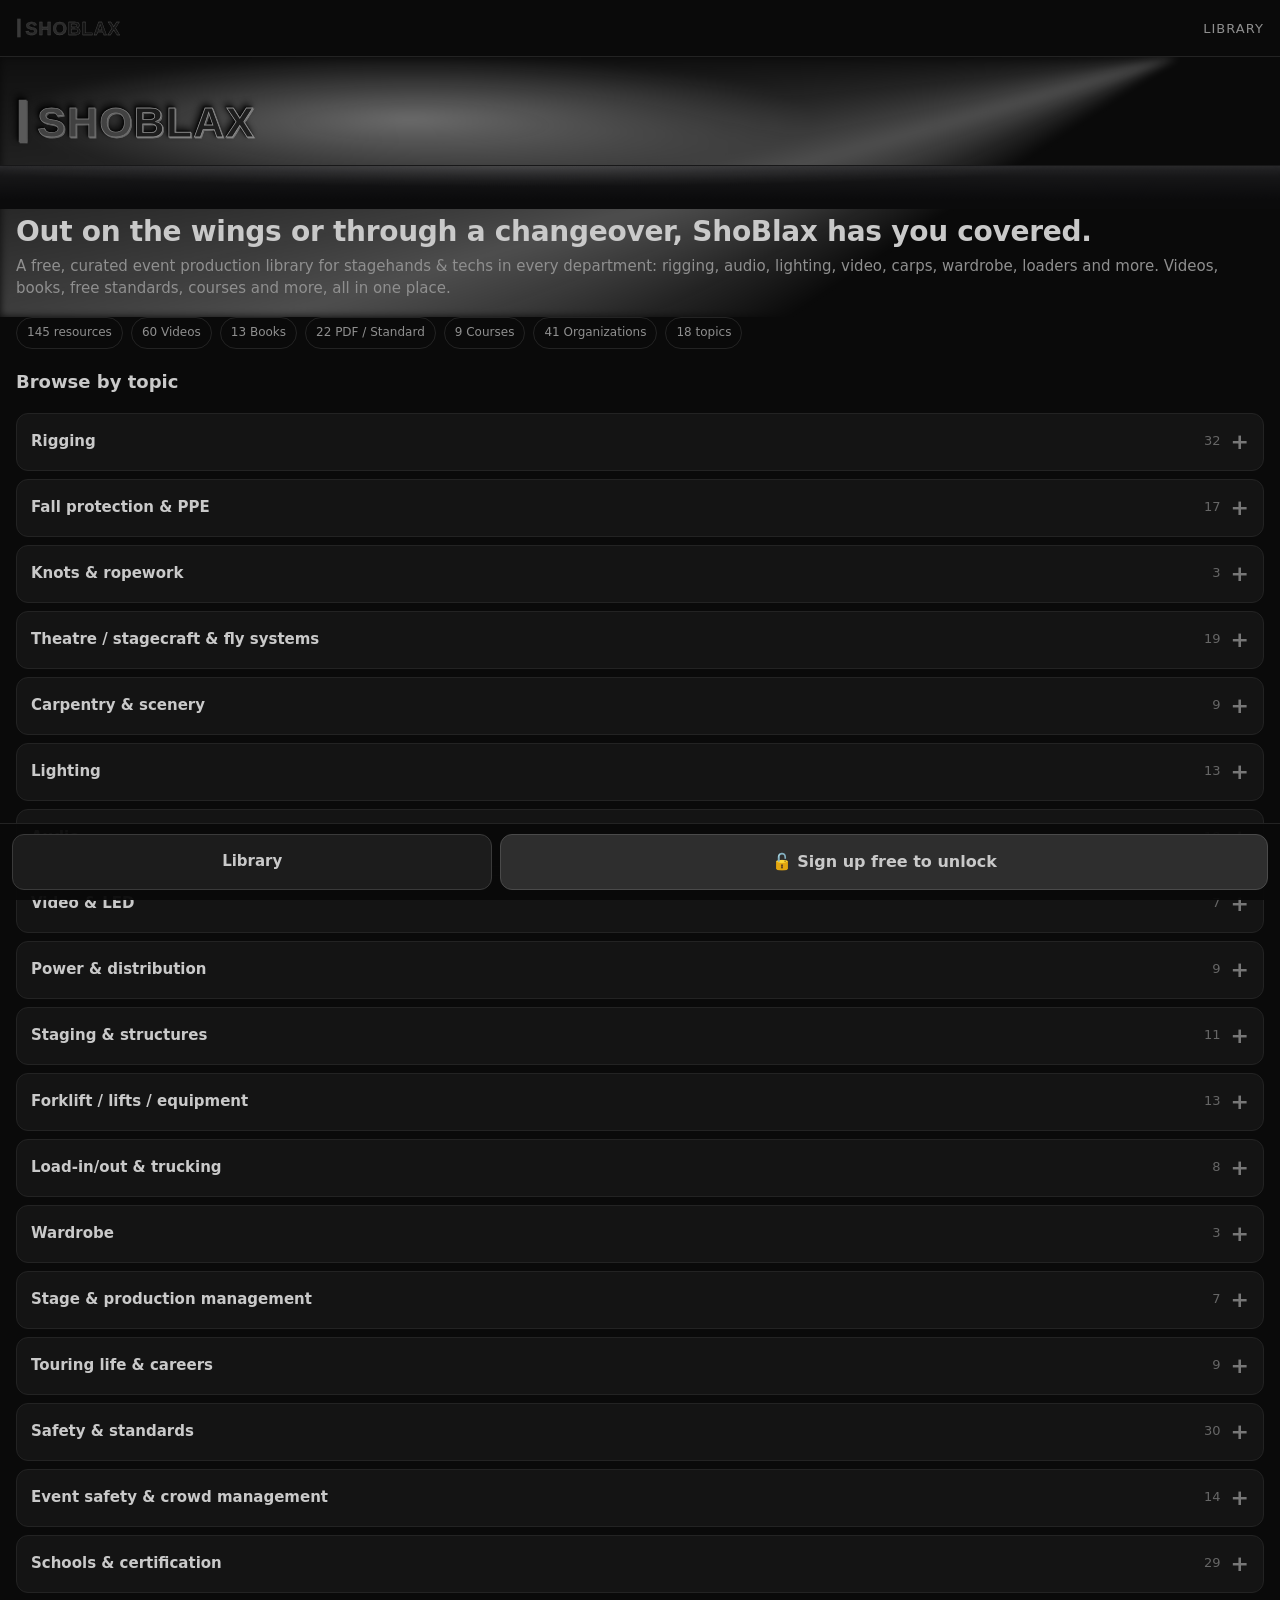
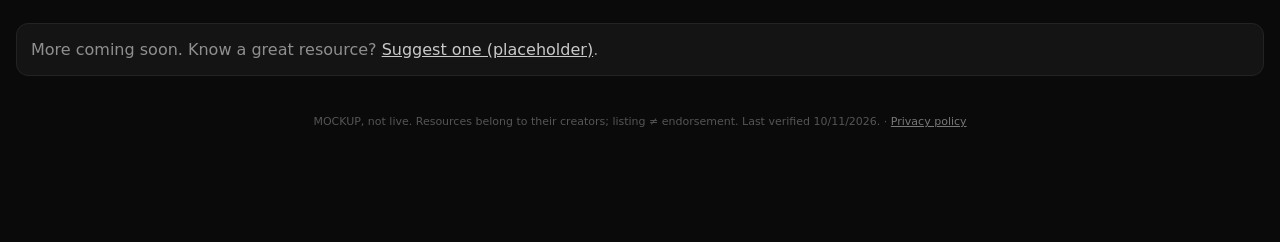
==== preview/index.html @ a61bb1b4 "Preview build (library-only, members)" ====
<!doctype html><html lang="en"><head><meta charset="utf-8"><meta name="viewport" content="width=device-width,initial-scale=1,viewport-fit=cover">
<title>ShoBlax: Event Production Library (MOCKUP)</title><link rel="stylesheet" href="style.css"><link rel="stylesheet" href="members.css"><style>
.wm{width:78%;max-width:320px;display:block;margin:4px 0 14px}
details.tp{border:1px solid var(--line);border-radius:12px;background:var(--card);margin:0 16px 8px}
details.tp>summary{min-height:56px;display:flex;align-items:center;padding:0 14px;color:var(--hi);font-weight:700;font-size:15px;cursor:pointer;list-style:none}
details.tp>summary::-webkit-details-marker{display:none}details.tp>summary span{margin-left:auto;color:#666;font-weight:400;font-size:13px}
details.tp>summary:after{content:'+';font-size:22px;color:#777;margin-left:10px}details.tp[open]>summary:after{content:'–'}
details.tp .in{padding:0 14px 12px;font-size:13px}details.tp .in a{color:var(--hi)}.stats{display:flex;gap:8px;padding:0 16px 16px;flex-wrap:wrap}.stats span{border:1px solid var(--line);border-radius:99px;padding:6px 10px;font-size:12px}
</style></head><body>
<header><img src="logo.svg" alt="ShoBlax"><nav><a href="training.html">Library</a></nav></header>
<div class="hero"><img class="wm" src="logo.svg" alt="ShoBlax"><div class="stage" aria-hidden="true"><img src="logo.svg" alt=""></div><h1>Out on the wings or through a changeover, ShoBlax has you covered.</h1><p>A free, curated event production library for stagehands &amp; techs in every department: rigging, audio, lighting, video, carps, wardrobe, loaders and more. Videos, books, free standards, courses and more, all in one place.</p></div>
<div class="stats" id="stats"></div>
<section style="padding:4px 0 0"><h2 style="padding:0 16px 10px">Browse by topic</h2><div id="prev"></div></section>
<section><div class="box">More coming soon. Know a great resource? <a href="mailto:resources@example.com?subject=ShoBlax%20library%20suggestion" style="color:#c9c9c9">Suggest one (placeholder)</a>.</div></section>
<p class="note">MOCKUP, not live. Resources belong to their creators; listing ≠ endorsement. Last verified 10/11/2026. · <a href="privacy.html" style="color:#777">Privacy policy</a></p>
<div class="bar" id="bar"><a class="btn pri" style="flex:1" href="training.html">Open the library</a></div>
<script src="resources.js"></script><script src="hide.js"></script><script src="members-config.js"></script><script src="members.js"></script><script>
const R=SBX_HIDE(window.RES),E=s=>String(s).replace(/[&<>"]/g,c=>({'&':'&amp;','<':'&lt;','>':'&gt;','"':'&quot;'}[c]));
const c={};R.items.forEach(x=>c[x.type]=(c[x.type]||0)+1);
document.getElementById('stats').innerHTML=`<span>${R.items.length} resources</span>`+Object.entries(c).map(([k,v])=>`<span>${v} ${E(k)}${v>1&&!k.includes('/')?'s':''}</span>`).join('')+`<span>${R.topics.length} topics</span>`;
document.getElementById('prev').innerHTML=R.topics.map(([k,n])=>{const its=R.items.filter(x=>x.topics.includes(k));return `<details class="tp"><summary>${E(n)}<span>${its.length}</span></summary><div class="in">${its.slice(0,3).map(x=>'• '+E(x.t)).join('<br>')}<br><a href="training.html?open=${k}">See all ${its.length} →</a></div></details>`}).join('');
function bar(){document.getElementById('bar').innerHTML=SBX.isMember()?'<a class="btn" href="crew.html">💬 Crew Room</a><a class="btn pri" href="training.html">Open the library</a>':'<a class="btn" href="training.html">Library</a><button class="btn pri" type="button" id="unlockBtn">🔓 Sign up free to unlock</button>';const u=document.getElementById('unlockBtn');if(u)u.onclick=SBX.openSheet}
document.addEventListener('sbx:member',bar);bar();
</script></body></html>
---- preview/style.css ----
:root{--bg:#0a0a0a;--card:#141414;--line:#232323;--txt:#8f8f8f;--hi:#c9c9c9;--acc:#2a2a2a}
*{box-sizing:border-box;margin:0;padding:0}
body{background:var(--bg);color:var(--txt);font:16px/1.45 system-ui,-apple-system,Segoe UI,Roboto,sans-serif;padding-bottom:96px}
header{display:flex;align-items:center;justify-content:space-between;padding:14px 16px;border-bottom:1px solid var(--line)}
header img{height:28px}
header nav a{color:var(--txt);text-decoration:none;font-size:13px;margin-left:14px;text-transform:uppercase;letter-spacing:.08em}
.hero{padding:28px 16px 18px}
.hero h1{color:var(--hi);font-size:28px;line-height:1.1;letter-spacing:-.01em}
.hero p{margin-top:8px;font-size:15px}
.tag{display:inline-block;font-size:11px;letter-spacing:.12em;text-transform:uppercase;border:1px solid var(--line);padding:3px 8px;border-radius:99px;margin-bottom:10px}
.chips{display:flex;gap:8px;overflow-x:auto;padding:4px 16px 14px}
.chips span{flex:none;border:1px solid var(--line);padding:8px 12px;border-radius:99px;font-size:13px}
.grid{display:grid;grid-template-columns:1fr 1fr;gap:10px;padding:0 16px}
.card{background:var(--card);border:1px solid var(--line);border-radius:12px;overflow:hidden}
.ph{aspect-ratio:1;background:linear-gradient(145deg,#111,#1b1b1b);display:flex;align-items:center;justify-content:center;font-weight:900;color:#262626;font-size:22px;letter-spacing:.05em;position:relative}
.ph i{position:absolute;top:8px;left:8px;font-style:normal;font-size:10px;letter-spacing:.12em;color:#6a6a6a;border:1px solid #2c2c2c;padding:2px 6px;border-radius:4px}
.card b{display:block;color:var(--hi);font-size:14px;padding:10px 10px 0}
.card small{display:block;padding:2px 10px 12px;font-size:12px}
section{padding:22px 16px}
section h2{color:var(--hi);font-size:18px;margin-bottom:8px}
.box{background:var(--card);border:1px solid var(--line);border-radius:12px;padding:14px}
ol.steps{padding-left:20px;font-size:14px}ol.steps li{margin:4px 0}
.vid{display:flex;gap:12px;align-items:center;padding:12px;border-bottom:1px solid var(--line)}
.vid .th{flex:none;width:96px;aspect-ratio:16/9;background:#161616;border:1px solid var(--line);border-radius:8px;display:flex;align-items:center;justify-content:center;color:#444}
.vid b{color:var(--hi);font-size:14px;display:block}.vid small{font-size:12px}
.bar{position:fixed;left:0;right:0;bottom:0;background:rgba(10,10,10,.96);border-top:1px solid var(--line);padding:10px 12px calc(10px + env(safe-area-inset-bottom));display:flex;gap:8px}
.btn{flex:1;min-height:52px;border-radius:12px;border:1px solid #3a3a3a;background:#1c1c1c;color:var(--hi);font-weight:700;font-size:15px;display:flex;align-items:center;justify-content:center;text-decoration:none}
.btn.pri{background:#2e2e2e;border-color:#4a4a4a;flex:1.6}
input{width:100%;min-height:48px;background:#0f0f0f;border:1px solid var(--line);border-radius:10px;color:var(--hi);padding:0 12px;font-size:16px;margin-top:10px}
.note{font-size:11px;text-align:center;padding:16px;color:#555}
/* spotlight on hero logo */
.hero{position:relative;overflow:hidden;isolation:isolate}
.hero::before{content:"";position:absolute;z-index:0;inset:0;pointer-events:none;
background:conic-gradient(from 236deg at 92% 0%,transparent 0deg,rgba(255,255,255,.10) 8deg,rgba(255,255,255,.28) 18deg,rgba(255,255,255,.10) 28deg,transparent 36deg),radial-gradient(ellipse 45% 35% at 32% 24%,rgba(255,255,255,.34),transparent 70%);
filter:blur(4px);animation:spot 5s ease-in-out infinite alternate}
.hero .wm{position:relative;filter:drop-shadow(-6px 10px 8px rgba(0,0,0,.85)) drop-shadow(0 0 14px rgba(255,255,255,.12)) brightness(2.2) contrast(1.15)}
@keyframes spot{from{opacity:.85}to{opacity:1}}
@media (prefers-reduced-motion:reduce){.hero::before{animation:none}}
.hero>*{position:relative;z-index:1}
/* relief: sunken logo + marley floor */
.hero .wm{filter:drop-shadow(1px 1px 0 rgba(255,255,255,.18)) drop-shadow(-1px -1px 1px rgba(0,0,0,.95)) drop-shadow(-2px -3px 3px rgba(0,0,0,.8)) brightness(1.7) contrast(1.1);opacity:.92}
.hero .stage{position:relative;z-index:1;height:44px;margin:-2px -16px 8px;overflow:hidden;
background:radial-gradient(ellipse 60% 70% at 40% 0%,rgba(255,255,255,.14),transparent 70%),linear-gradient(180deg,#1b1b1d,#0b0b0c 80%);
border-top:1px solid rgba(255,255,255,.05);box-shadow:inset 0 10px 14px -10px rgba(255,255,255,.12);transform:perspective(300px) rotateX(18deg);transform-origin:top}
.hero .stage img{display:block;margin:0 0 0 16px;transform:scaleY(-1);opacity:.09;filter:blur(1px) brightness(1.4);
-webkit-mask-image:linear-gradient(180deg,#000,transparent 55%);mask-image:linear-gradient(180deg,#000,transparent 55%)}
---- preview/members.css ----
.lock{position:relative;padding:12px;border-bottom:1px solid var(--line)}
.lock .blur{filter:blur(5px);opacity:.5;user-select:none;pointer-events:none}
.lock .lk{position:absolute;right:12px;top:50%;transform:translateY(-50%);font-size:11px;letter-spacing:.1em;text-transform:uppercase;border:1px solid #333;border-radius:99px;padding:4px 8px;background:#0d0d0d;color:#9a9a9a}
.lockmore{margin:0 12px 12px;padding:10px 0 0;font-size:13px;color:#777}
.sheet-bg{position:fixed;inset:0;background:rgba(0,0,0,.7);z-index:50;display:none}.sheet-bg.on{display:block}
.sheet{position:fixed;left:0;right:0;bottom:0;z-index:51;background:#111;border-top:1px solid #333;border-radius:18px 18px 0 0;padding:8px 16px calc(12px + env(safe-area-inset-bottom));max-height:92vh;overflow:auto;transform:translateY(105%);transition:transform .22s}
.sheet.on{transform:none}.sheet .grab{width:44px;height:5px;border-radius:9px;background:#333;margin:4px auto 10px}
.sheet h2{color:var(--hi);font-size:20px}.sheet p.s{font-size:13px;margin-top:4px}
.sheet label.f{display:block;font-size:12px;letter-spacing:.06em;text-transform:uppercase;margin-top:12px;color:#888}.sheet label.f input{margin-top:6px}
.ck{display:flex;gap:12px;align-items:flex-start;min-height:56px;padding:12px 0;font-size:14px;color:var(--hi);border-bottom:1px solid var(--line);cursor:pointer}
.ck input{width:24px;height:24px;min-height:0;margin:0;flex:none;accent-color:#bbb}.ck small{display:block;color:#777;font-size:12px}
.sheet .err{color:#e08a8a;font-size:13px;min-height:18px;margin-top:8px}.sheet .fine{font-size:11px;color:#666;margin:8px 0}
.sheet .acts{position:sticky;bottom:0;background:#111;padding-top:8px;display:flex;gap:8px}
.btn{min-height:56px}button.btn{font:inherit;font-weight:700;cursor:pointer;width:100%}
.btn[disabled]{opacity:.5}
/* Crew Room */
.th-l a{display:block;min-height:56px;padding:12px 16px;border-bottom:1px solid var(--line);text-decoration:none;color:inherit}
.th-l b{color:var(--hi);display:block;font-size:15px}.th-l small{font-size:12px}
.msg{padding:10px 16px;border-bottom:1px solid var(--line)}.msg .h{display:flex;gap:8px;align-items:center;font-size:12px}.msg .h b{color:var(--hi);font-size:13px}
.msg .h .rp{margin-left:auto;background:none;border:1px solid #2c2c2c;color:#777;border-radius:8px;min-height:40px;min-width:56px;font-size:12px}
.msg p{white-space:pre-wrap;word-wrap:break-word;color:#bdbdbd;font-size:15px;margin-top:4px}.msg.mine p{color:#d6d6d6}
.comp{position:fixed;left:0;right:0;bottom:0;background:rgba(10,10,10,.97);border-top:1px solid var(--line);padding:8px 12px calc(8px + env(safe-area-inset-bottom));display:flex;gap:8px;align-items:flex-end;z-index:10}
.comp textarea{flex:1;min-height:56px;max-height:140px;background:#0f0f0f;border:1px solid var(--line);border-radius:12px;color:var(--hi);padding:14px 12px;font:16px/1.3 inherit;resize:none}
.comp .btn{flex:none;width:88px}.cnt{font-size:11px;color:#555;text-align:right;padding:0 16px}
.toast{position:fixed;left:16px;right:16px;bottom:96px;background:#222;border:1px solid #444;color:var(--hi);padding:12px;border-radius:10px;font-size:14px;z-index:60;display:none}.toast.on{display:block}
.swap{display:flex;align-items:center;width:100%;min-height:56px;background:none;border:0;border-bottom:1px solid var(--line);color:#aaa;font:inherit;font-size:14px;text-align:left;cursor:pointer;padding:0}.swap u{color:var(--hi);margin-left:4px}
#sbxForgot{border:0;color:var(--hi);text-decoration:underline;margin-top:6px}
.code{font:800 40px/1 ui-monospace,Menlo,monospace;letter-spacing:.25em;color:#eee;text-align:center;background:#0b0b0b;border:1px dashed #444;border-radius:12px;padding:22px 0;margin:16px 0 10px;user-select:all}
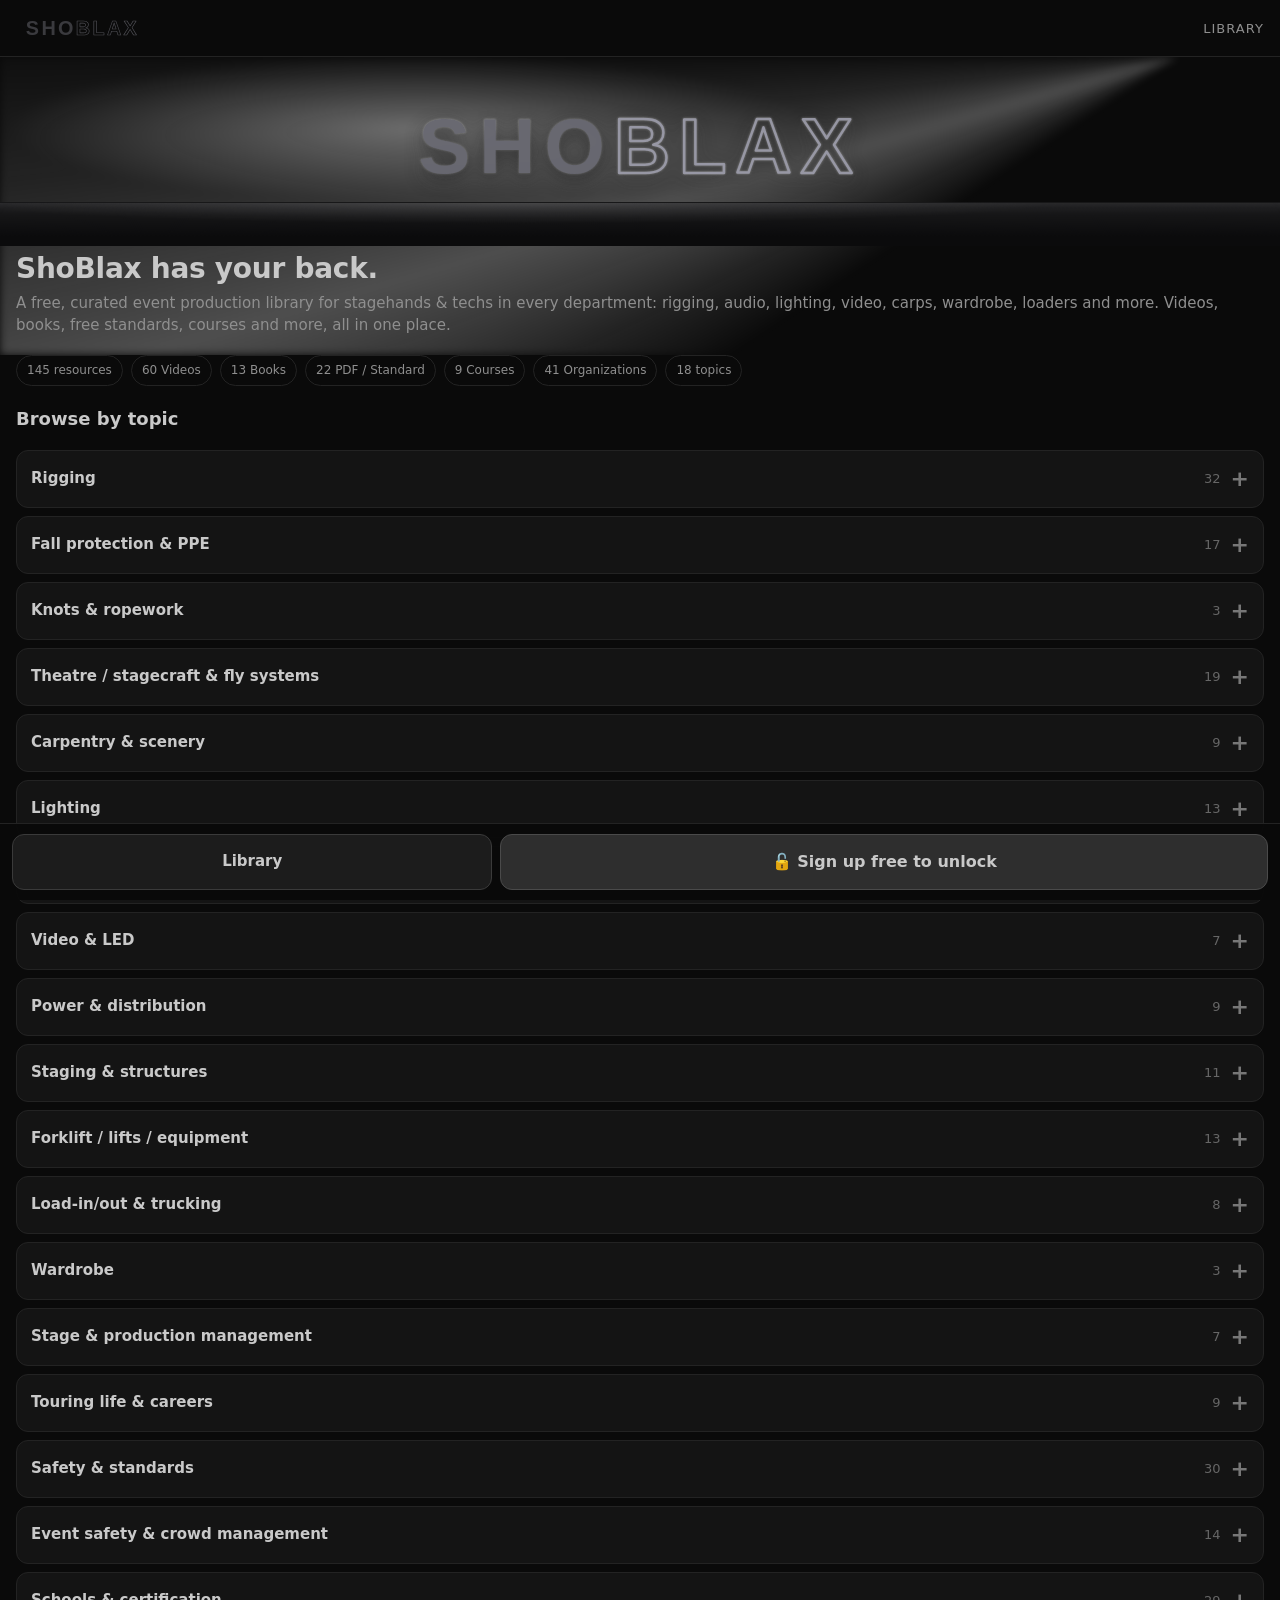
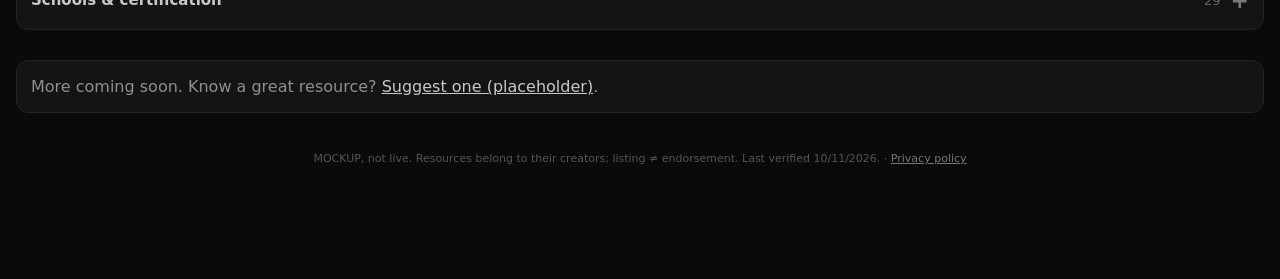
==== commit 4ec6f1e5: "Bigger clean logo, new headline" ====
--- a/preview/index.html
+++ b/preview/index.html
@@ -8,7 +8,7 @@
 details.tp .in{padding:0 14px 12px;font-size:13px}details.tp .in a{color:var(--hi)}.stats{display:flex;gap:8px;padding:0 16px 16px;flex-wrap:wrap}.stats span{border:1px solid var(--line);border-radius:99px;padding:6px 10px;font-size:12px}
 </style></head><body>
 <header><img src="logo.svg" alt="ShoBlax"><nav><a href="training.html">Library</a></nav></header>
-<div class="hero"><img class="wm" src="logo.svg" alt="ShoBlax"><div class="stage" aria-hidden="true"><img src="logo.svg" alt=""></div><h1>Out on the wings or through a changeover, ShoBlax has you covered.</h1><p>A free, curated event production library for stagehands &amp; techs in every department: rigging, audio, lighting, video, carps, wardrobe, loaders and more. Videos, books, free standards, courses and more, all in one place.</p></div>
+<div class="hero"><img class="wm" src="logo.svg" alt="ShoBlax"><div class="stage" aria-hidden="true"><img src="logo.svg" alt=""></div><h1>ShoBlax has your back.</h1><p>A free, curated event production library for stagehands &amp; techs in every department: rigging, audio, lighting, video, carps, wardrobe, loaders and more. Videos, books, free standards, courses and more, all in one place.</p></div>
 <div class="stats" id="stats"></div>
 <section style="padding:4px 0 0"><h2 style="padding:0 16px 10px">Browse by topic</h2><div id="prev"></div></section>
 <section><div class="box">More coming soon. Know a great resource? <a href="mailto:resources@example.com?subject=ShoBlax%20library%20suggestion" style="color:#c9c9c9">Suggest one (placeholder)</a>.</div></section>
--- a/preview/style.css
+++ b/preview/style.css
@@ -44,3 +44,17 @@
 border-top:1px solid rgba(255,255,255,.05);box-shadow:inset 0 10px 14px -10px rgba(255,255,255,.12);transform:perspective(300px) rotateX(18deg);transform-origin:top}
 .hero .stage img{display:block;margin:0 0 0 16px;transform:scaleY(-1);opacity:.09;filter:blur(1px) brightness(1.4);
 -webkit-mask-image:linear-gradient(180deg,#000,transparent 55%);mask-image:linear-gradient(180deg,#000,transparent 55%)}
+/* logo intro: spotlight snaps on, logo rises out of the dark */
+@keyframes spotOn{0%{opacity:0}12%{opacity:.9}18%{opacity:.2}30%{opacity:1}100%{opacity:1}}
+@keyframes logoIn{0%{opacity:0;transform:translateY(10px) scale(.96);filter:blur(4px) brightness(.4)}60%{opacity:1;filter:blur(0) brightness(2.6)}100%{opacity:.92;transform:none}}
+.hero::before{animation:spotOn 1.4s ease-out both,spot 5s ease-in-out 1.4s infinite alternate}
+.hero .wm{animation:logoIn 1.1s cubic-bezier(.2,.7,.2,1) .35s both}
+.hero .stage img{animation:logoIn 1.1s cubic-bezier(.2,.7,.2,1) .5s both}
+@media (prefers-reduced-motion:reduce){.hero::before,.hero .wm,.hero .stage img{animation:none}}
+/* clean outline: single soft shadow, no edge doubling */
+.hero .wm{filter:drop-shadow(0 6px 10px rgba(0,0,0,.7)) brightness(1.9)}
+@keyframes reflIn{from{opacity:0}to{opacity:.09}}
+.hero .stage img{animation:reflIn 1.2s ease-out .6s both}
+/* larger, more defined hero logo */
+.hero .wm{display:block;width:100%;max-width:520px;height:auto;margin:6px auto 4px;filter:drop-shadow(0 6px 10px rgba(0,0,0,.7)) drop-shadow(0 0 1px rgba(255,255,255,.18)) brightness(1.9) contrast(1.25)}
+.hero .stage img{width:100%;max-width:520px;margin:0 auto}
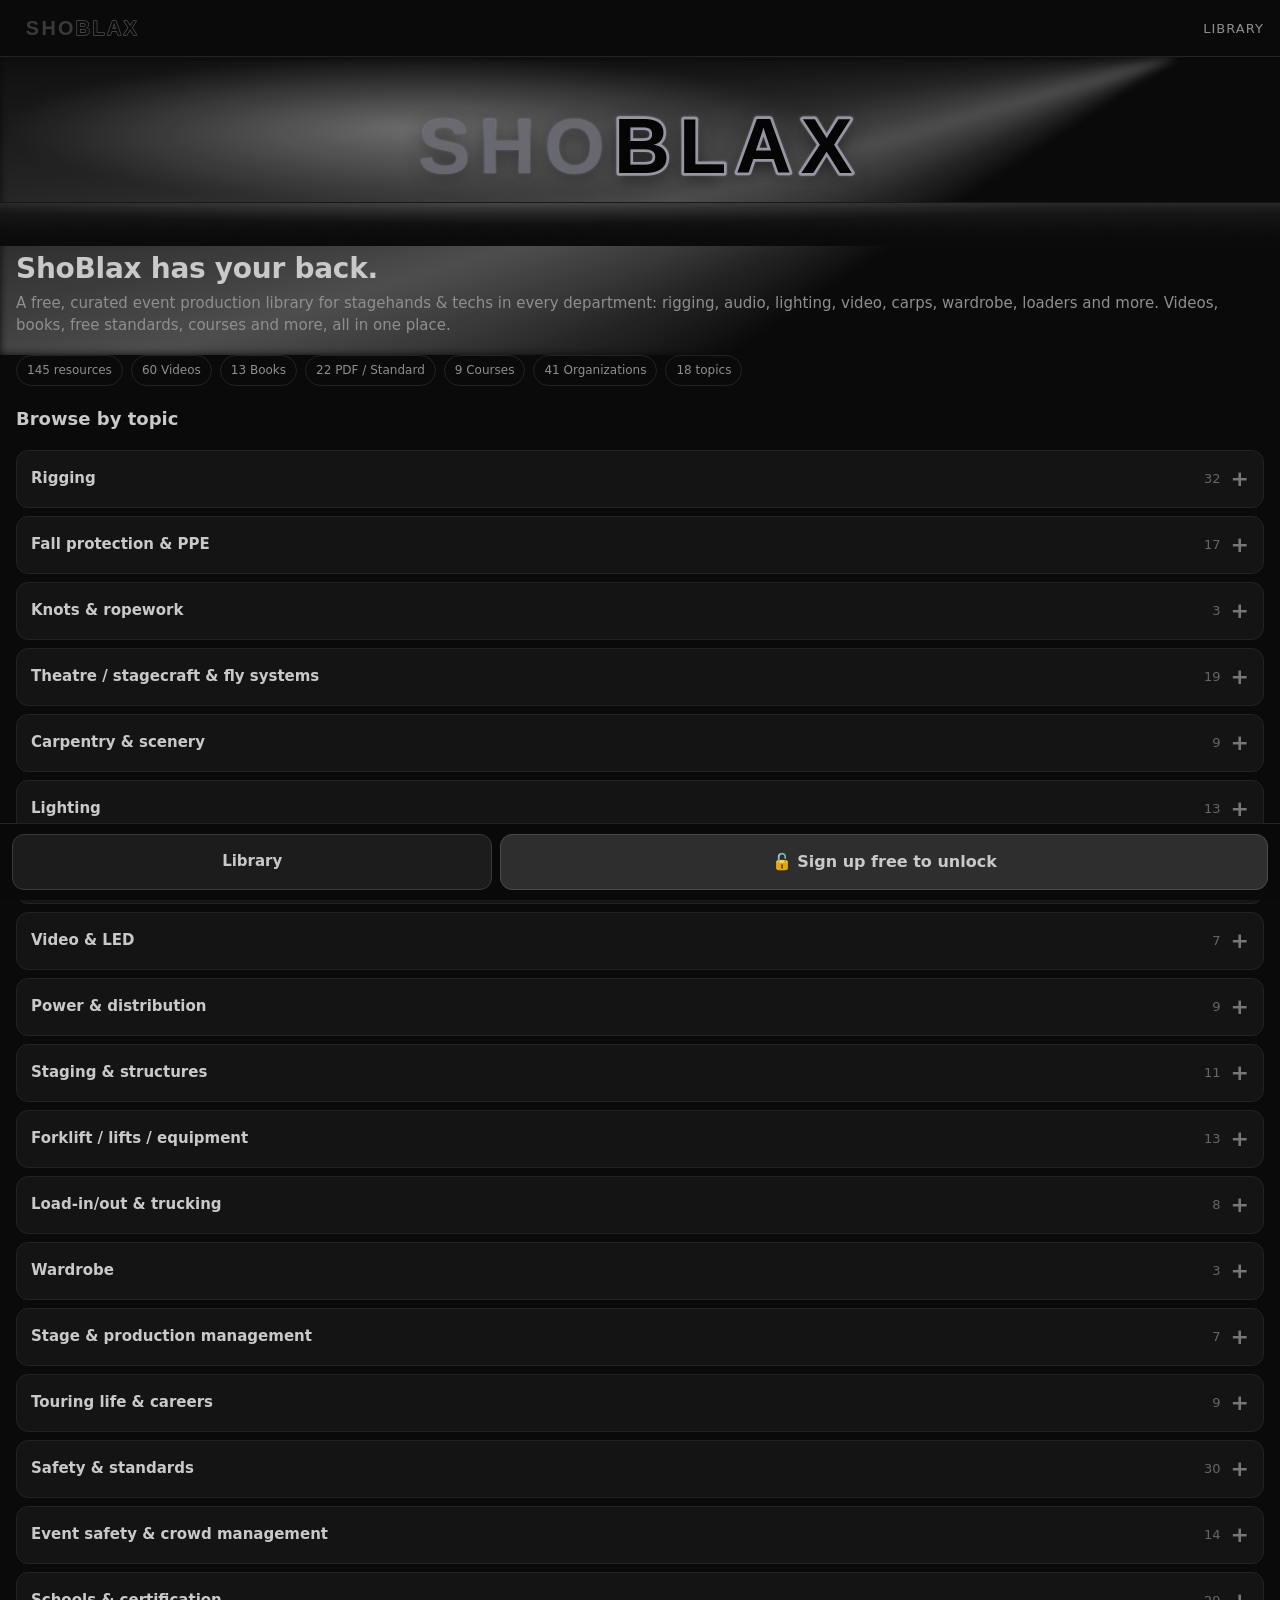
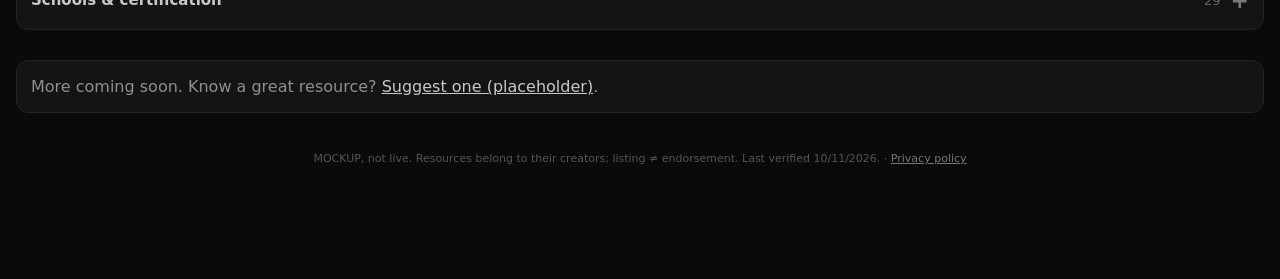
==== commit 84bac0af: "Cache-bust logo" ====
--- a/preview/index.html
+++ b/preview/index.html
@@ -1,5 +1,5 @@
 <!doctype html><html lang="en"><head><meta charset="utf-8"><meta name="viewport" content="width=device-width,initial-scale=1,viewport-fit=cover">
-<title>ShoBlax: Event Production Library (MOCKUP)</title><link rel="stylesheet" href="style.css"><link rel="stylesheet" href="members.css"><style>
+<title>ShoBlax: Event Production Library (MOCKUP)</title><link rel="stylesheet" href="style.css?v=11"><link rel="stylesheet" href="members.css"><style>
 .wm{width:78%;max-width:320px;display:block;margin:4px 0 14px}
 details.tp{border:1px solid var(--line);border-radius:12px;background:var(--card);margin:0 16px 8px}
 details.tp>summary{min-height:56px;display:flex;align-items:center;padding:0 14px;color:var(--hi);font-weight:700;font-size:15px;cursor:pointer;list-style:none}
@@ -7,8 +7,8 @@
 details.tp>summary:after{content:'+';font-size:22px;color:#777;margin-left:10px}details.tp[open]>summary:after{content:'–'}
 details.tp .in{padding:0 14px 12px;font-size:13px}details.tp .in a{color:var(--hi)}.stats{display:flex;gap:8px;padding:0 16px 16px;flex-wrap:wrap}.stats span{border:1px solid var(--line);border-radius:99px;padding:6px 10px;font-size:12px}
 </style></head><body>
-<header><img src="logo.svg" alt="ShoBlax"><nav><a href="training.html">Library</a></nav></header>
-<div class="hero"><img class="wm" src="logo.svg" alt="ShoBlax"><div class="stage" aria-hidden="true"><img src="logo.svg" alt=""></div><h1>ShoBlax has your back.</h1><p>A free, curated event production library for stagehands &amp; techs in every department: rigging, audio, lighting, video, carps, wardrobe, loaders and more. Videos, books, free standards, courses and more, all in one place.</p></div>
+<header><img src="logo.svg?v=11" alt="ShoBlax"><nav><a href="training.html">Library</a></nav></header>
+<div class="hero"><img class="wm" src="logo.svg?v=11" alt="ShoBlax"><div class="stage" aria-hidden="true"><img src="logo.svg?v=11" alt=""></div><h1>ShoBlax has your back.</h1><p>A free, curated event production library for stagehands &amp; techs in every department: rigging, audio, lighting, video, carps, wardrobe, loaders and more. Videos, books, free standards, courses and more, all in one place.</p></div>
 <div class="stats" id="stats"></div>
 <section style="padding:4px 0 0"><h2 style="padding:0 16px 10px">Browse by topic</h2><div id="prev"></div></section>
 <section><div class="box">More coming soon. Know a great resource? <a href="mailto:resources@example.com?subject=ShoBlax%20library%20suggestion" style="color:#c9c9c9">Suggest one (placeholder)</a>.</div></section>
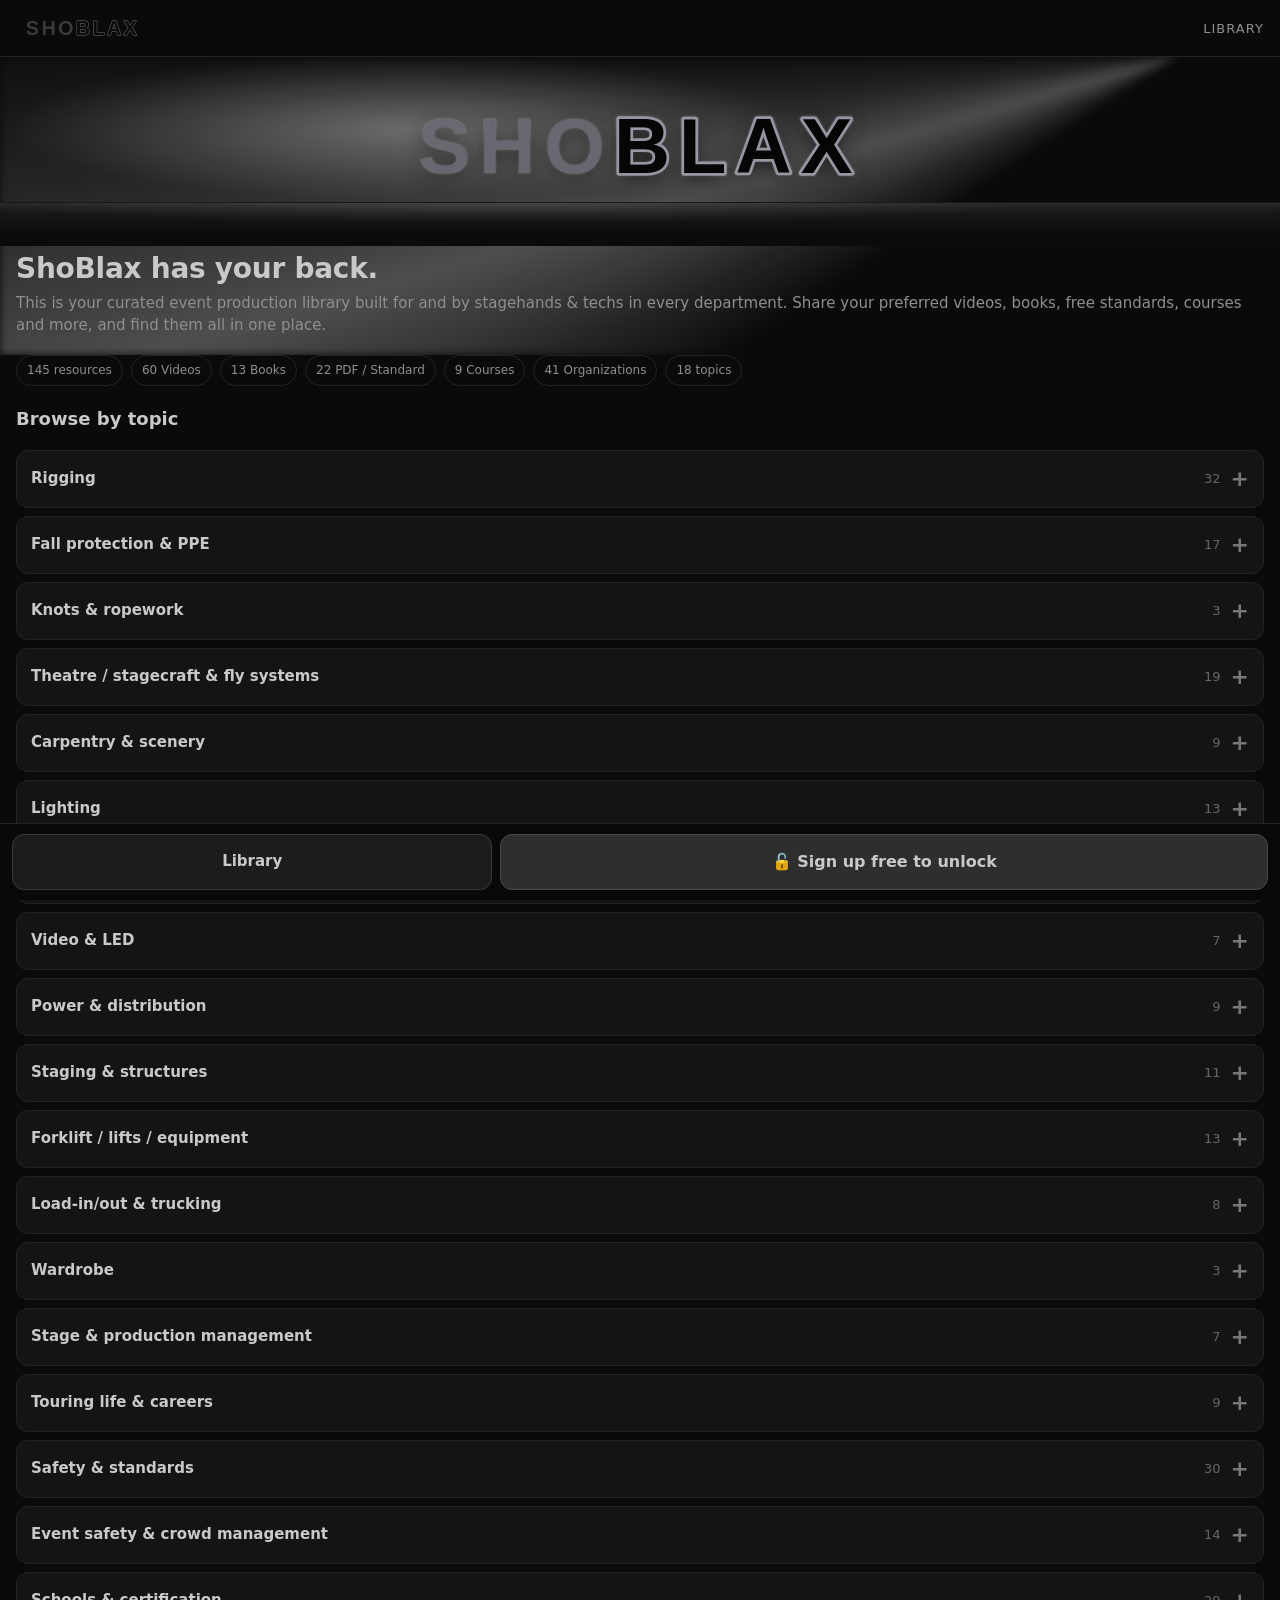
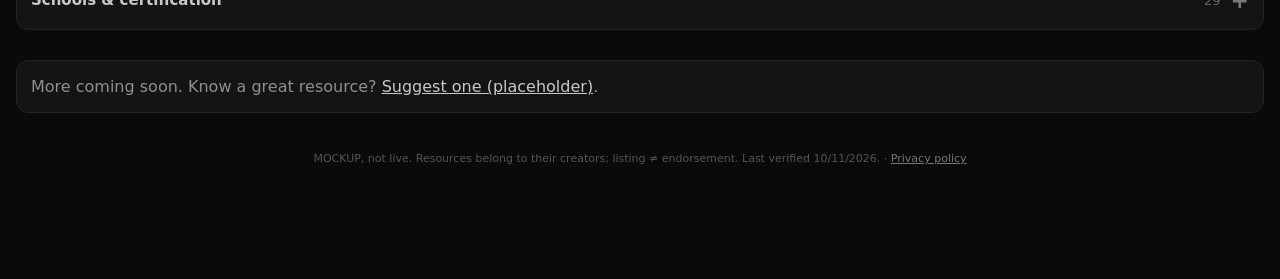
==== commit 512129e1: "New intro text" ====
--- a/preview/index.html
+++ b/preview/index.html
@@ -8,7 +8,7 @@
 details.tp .in{padding:0 14px 12px;font-size:13px}details.tp .in a{color:var(--hi)}.stats{display:flex;gap:8px;padding:0 16px 16px;flex-wrap:wrap}.stats span{border:1px solid var(--line);border-radius:99px;padding:6px 10px;font-size:12px}
 </style></head><body>
 <header><img src="logo.svg?v=11" alt="ShoBlax"><nav><a href="training.html">Library</a></nav></header>
-<div class="hero"><img class="wm" src="logo.svg?v=11" alt="ShoBlax"><div class="stage" aria-hidden="true"><img src="logo.svg?v=11" alt=""></div><h1>ShoBlax has your back.</h1><p>A free, curated event production library for stagehands &amp; techs in every department: rigging, audio, lighting, video, carps, wardrobe, loaders and more. Videos, books, free standards, courses and more, all in one place.</p></div>
+<div class="hero"><img class="wm" src="logo.svg?v=11" alt="ShoBlax"><div class="stage" aria-hidden="true"><img src="logo.svg?v=11" alt=""></div><h1>ShoBlax has your back.</h1><p>This is your curated event production library built for and by stagehands &amp; techs in every department. Share your preferred videos, books, free standards, courses and more, and find them all in one place.</p></div>
 <div class="stats" id="stats"></div>
 <section style="padding:4px 0 0"><h2 style="padding:0 16px 10px">Browse by topic</h2><div id="prev"></div></section>
 <section><div class="box">More coming soon. Know a great resource? <a href="mailto:resources@example.com?subject=ShoBlax%20library%20suggestion" style="color:#c9c9c9">Suggest one (placeholder)</a>.</div></section>
